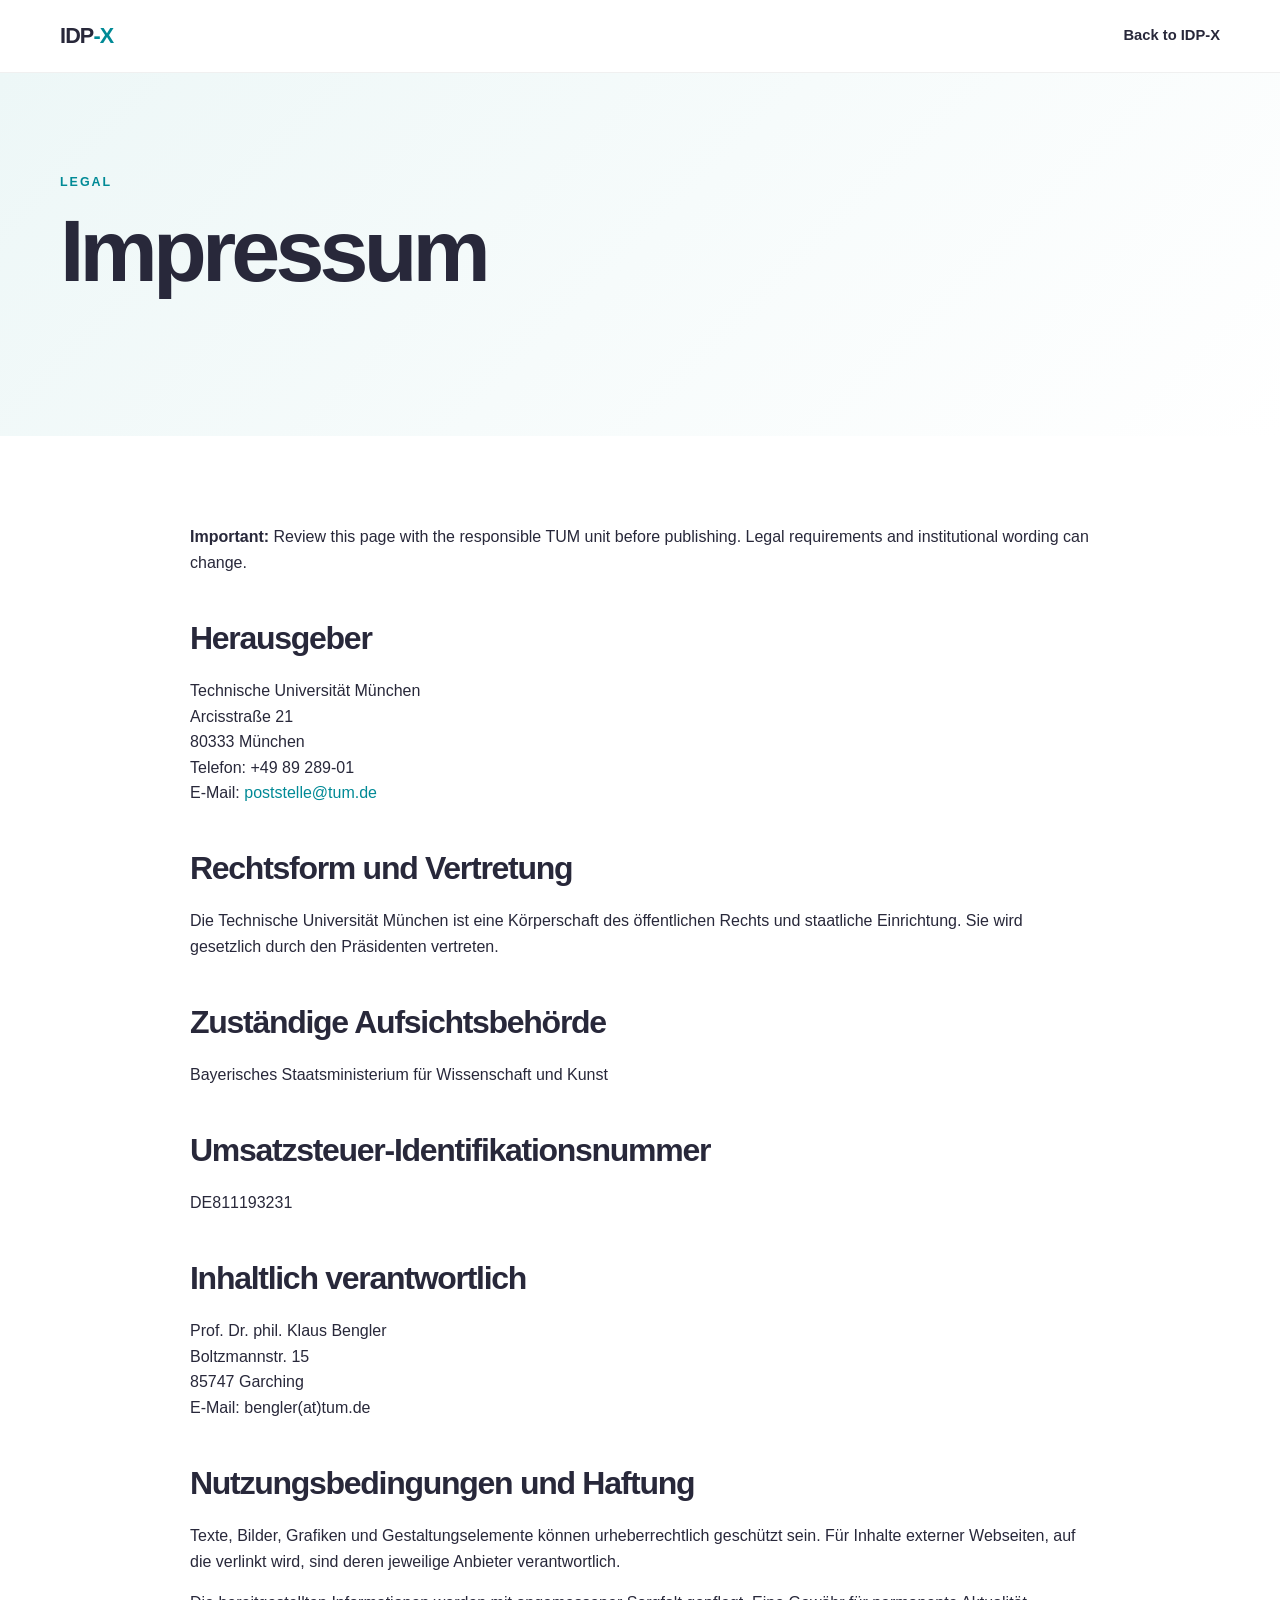
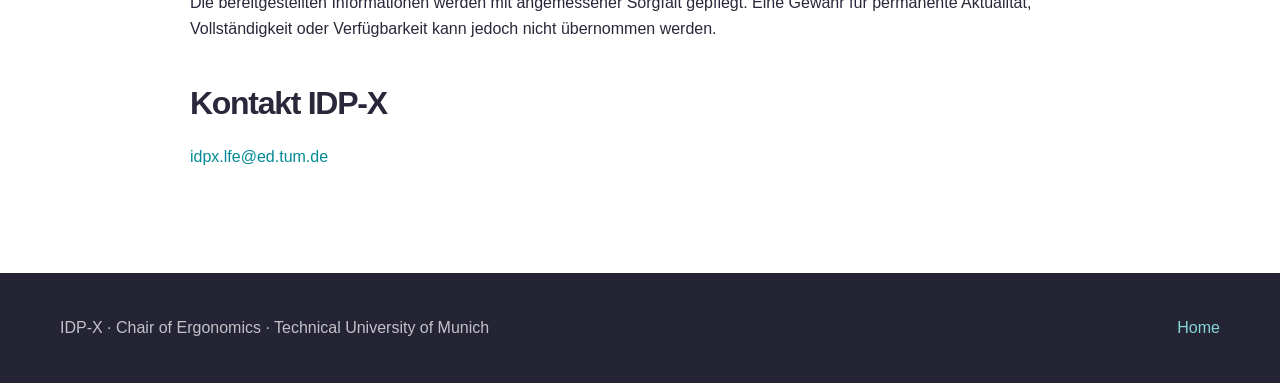
==== impressum/index.html @ d033194e "First version of the static website for IDPX" ====
<!doctype html>
<html lang="de">
<head>
  <meta charset="utf-8">
  <meta name="viewport" content="width=device-width, initial-scale=1">
  <meta name="robots" content="index,follow">
  <title>Impressum | IDP-X</title>
  <link rel="stylesheet" href="../assets/css/style.css">
</head>
<body>
  <header class="site-header">
    <div class="container nav-wrap">
      <a class="brand" href="../">IDP<span>-X</span></a>
      <nav class="site-nav" style="display:flex;">
        <a href="../">Back to IDP-X</a>
      </nav>
    </div>
  </header>

  <main>
    <section class="page-hero">
      <div class="container">
        <p class="eyebrow">Legal</p>
        <h1>Impressum</h1>
      </div>
    </section>

    <section class="section">
      <div class="container legal">
        <p><strong>Important:</strong> Review this page with the responsible TUM unit before publishing. Legal requirements and institutional wording can change.</p>

        <h2>Herausgeber</h2>
        <p>Technische Universität München<br>
        Arcisstraße 21<br>
        80333 München<br>
        Telefon: +49 89 289-01<br>
        E-Mail: <a href="mailto:poststelle@tum.de">poststelle@tum.de</a></p>

        <h2>Rechtsform und Vertretung</h2>
        <p>Die Technische Universität München ist eine Körperschaft des öffentlichen Rechts und staatliche Einrichtung. Sie wird gesetzlich durch den Präsidenten vertreten.</p>

        <h2>Zuständige Aufsichtsbehörde</h2>
        <p>Bayerisches Staatsministerium für Wissenschaft und Kunst</p>

        <h2>Umsatzsteuer-Identifikationsnummer</h2>
        <p>DE811193231</p>

        <h2>Inhaltlich verantwortlich</h2>
        <p>Prof. Dr. phil. Klaus Bengler<br>
        Boltzmannstr. 15<br>
        85747 Garching<br>
        E-Mail: bengler(at)tum.de</p>

        <h2>Nutzungsbedingungen und Haftung</h2>
        <p>Texte, Bilder, Grafiken und Gestaltungselemente können urheberrechtlich geschützt sein. Für Inhalte externer Webseiten, auf die verlinkt wird, sind deren jeweilige Anbieter verantwortlich.</p>
        <p>Die bereitgestellten Informationen werden mit angemessener Sorgfalt gepflegt. Eine Gewähr für permanente Aktualität, Vollständigkeit oder Verfügbarkeit kann jedoch nicht übernommen werden.</p>

        <h2>Kontakt IDP-X</h2>
        <p><a href="mailto:idpx.lfe@ed.tum.de">idpx.lfe@ed.tum.de</a></p>
      </div>
    </section>
  </main>

  <footer class="site-footer">
    <div class="container footer-grid">
      <p>IDP-X · Chair of Ergonomics · Technical University of Munich</p>
      <div class="footer-links"><a href="../">Home</a></div>
    </div>
  </footer>
</body>
</html>
---- assets/css/style.css ----
:root {
  --ink: #28283a;
  --muted: #666779;
  --teal: #008a96;
  --teal-dark: #006c76;
  --pink: #ff5c7c;
  --paper: #ffffff;
  --soft: #f5f7f8;
  --line: #e5e8eb;
  --max: 1160px;
  --shadow: 0 18px 50px rgba(35, 39, 54, .10);
}

* { box-sizing: border-box; }
html { scroll-behavior: smooth; }
body { margin: 0; color: var(--ink); background: var(--paper); font-family: Arial, Helvetica, sans-serif; line-height: 1.6; }
img { display: block; max-width: 100%; }
a { color: var(--teal); text-decoration: none; }
a:hover { color: var(--teal-dark); }

.container { width: min(calc(100% - 40px), var(--max)); margin: 0 auto; }
.section { padding: 88px 0; scroll-margin-top: 86px; }
.section-alt { background: var(--soft); }
.eyebrow { margin: 0 0 8px; color: var(--teal); font-size: .78rem; font-weight: 800; letter-spacing: .16em; text-transform: uppercase; }
h1, h2, h3 { line-height: 1.14; margin-top: 0; }
h1 { font-size: clamp(3rem, 8vw, 6.8rem); letter-spacing: -.055em; }
h2 { font-size: clamp(2.25rem, 5vw, 4.3rem); letter-spacing: -.04em; margin-bottom: 22px; }
h3 { font-size: 1.3rem; }
p { margin: 0 0 1rem; }
.lead { max-width: 820px; color: var(--muted); font-size: 1.12rem; }

.site-header { position: sticky; top: 0; z-index: 20; background: rgba(255,255,255,.94); backdrop-filter: blur(10px); border-bottom: 1px solid rgba(0,0,0,.06); }
.nav-wrap { min-height: 72px; display: flex; align-items: center; justify-content: space-between; gap: 24px; }
.brand { color: var(--ink); font-weight: 900; font-size: 1.35rem; letter-spacing: -.04em; }
.brand span { color: var(--teal); }
.site-nav { display: flex; align-items: center; gap: 24px; }
.site-nav a { color: var(--ink); font-size: .92rem; font-weight: 700; }
.site-nav a:hover { color: var(--teal); }
.nav-cta { padding: 9px 15px; border: 2px solid var(--teal); border-radius: 999px; color: var(--teal) !important; }
.nav-toggle { display: none; border: 0; background: transparent; color: var(--ink); font-size: 1.65rem; cursor: pointer; }

.hero { min-height: calc(100vh - 72px); display: grid; align-items: center; overflow: hidden; position: relative; background: linear-gradient(120deg, #fff 0%, #fff 58%, #edf7f7 58%, #edf7f7 100%); }
.hero::after { content: "X"; position: absolute; right: -3vw; bottom: -16vw; color: rgba(0,138,150,.08); font-size: min(54vw, 760px); font-weight: 900; line-height: .8; pointer-events: none; }
.hero-grid { display: grid; grid-template-columns: 1.25fr .75fr; align-items: center; gap: 48px; padding: 72px 0; position: relative; z-index: 1; }
.hero h1 { margin-bottom: 22px; }
.hero h1 span { color: var(--teal); }
.hero-tagline { max-width: 720px; font-size: clamp(1.25rem, 2.3vw, 2rem); font-weight: 800; line-height: 1.25; }
.hero-copy { max-width: 680px; color: var(--muted); font-size: 1.08rem; }
.hero-art { justify-self: center; width: min(100%, 420px); padding: 34px; border-radius: 50% 42% 48% 38%; background: #fff; box-shadow: var(--shadow); transform: rotate(2deg); }
.button-row { display: flex; flex-wrap: wrap; gap: 12px; margin-top: 28px; }
.button { display: inline-flex; align-items: center; justify-content: center; min-height: 46px; padding: 0 22px; border-radius: 999px; background: var(--teal); color: #fff; font-weight: 800; transition: .2s ease; }
.button:hover { background: var(--teal-dark); color: #fff; transform: translateY(-1px); }
.button-secondary { background: transparent; color: var(--ink); border: 2px solid var(--ink); }
.button-secondary:hover { background: var(--ink); color: #fff; }

.cards-3, .cards-4, .cards-2 { display: grid; gap: 26px; margin-top: 44px; }
.cards-3 { grid-template-columns: repeat(3, 1fr); }
.cards-4 { grid-template-columns: repeat(4, 1fr); }
.cards-2 { grid-template-columns: repeat(2, 1fr); }
.card { background: #fff; border: 1px solid var(--line); border-radius: 18px; padding: 26px; box-shadow: 0 10px 28px rgba(35,39,54,.05); }
.card img { width: 100%; height: 190px; object-fit: contain; margin-bottom: 24px; }
.card p { color: var(--muted); }

.approach-card { border-top: 5px solid var(--teal); }
.approach-card:nth-child(2) { border-top-color: var(--pink); }
.approach-card:nth-child(3) { border-top-color: #574fb1; }
.approach-card:nth-child(4) { border-top-color: #59bca8; }
.approach-card img { height: 150px; }

.course-layout { display: grid; grid-template-columns: 1.15fr .85fr; gap: 54px; align-items: start; }
.info-panel { background: var(--ink); color: #fff; border-radius: 22px; padding: 34px; box-shadow: var(--shadow); }
.info-panel h3 { color: #fff; }
.info-panel strong { color: #80d3d6; }
.timeline { padding: 0; margin: 18px 0 0; list-style: none; }
.timeline li { display: grid; grid-template-columns: 88px 1fr; gap: 12px; padding: 11px 0; border-bottom: 1px solid rgba(255,255,255,.14); }
.timeline li:last-child { border-bottom: 0; }
.timeline time { color: #80d3d6; font-weight: 800; }

.program-grid { display: grid; grid-template-columns: repeat(3, 1fr); gap: 22px; margin-top: 36px; }
.program { border-left: 4px solid var(--teal); background: #fff; padding: 22px; border-radius: 0 14px 14px 0; }
.program h3 { margin-bottom: 9px; }
.program small { display: block; color: var(--muted); margin-top: 10px; }

.apply-box { display: grid; grid-template-columns: 1fr auto; align-items: center; gap: 30px; background: var(--teal); color: #fff; padding: 46px; border-radius: 24px; }
.apply-box h2 { color: #fff; margin-bottom: 12px; }
.apply-box p { max-width: 760px; margin: 0; color: rgba(255,255,255,.9); }
.apply-box .button { background: #fff; color: var(--teal-dark); white-space: nowrap; }
.apply-box .button:hover { background: var(--ink); color: #fff; }

.team-grid { display: grid; grid-template-columns: repeat(3, 1fr); gap: 26px; margin-top: 40px; }
.person { overflow: hidden; padding: 0; }
.person img { width: 100%; height: 310px; object-fit: cover; object-position: top; margin: 0; }
.person-copy { padding: 24px; }
.person-copy p { font-size: .95rem; }

.projects-teaser { display: grid; grid-template-columns: 1fr auto; gap: 30px; align-items: center; }

.site-footer { background: #242435; color: #fff; padding: 42px 0; }
.footer-grid { display: flex; justify-content: space-between; gap: 30px; align-items: end; }
.site-footer a { color: #86d6d9; }
.site-footer p { margin: 0; color: rgba(255,255,255,.72); }
.footer-links { display: flex; gap: 18px; flex-wrap: wrap; }

.page-hero { padding: 100px 0 62px; background: linear-gradient(135deg, #edf7f7, #fff); }
.page-hero h1 { font-size: clamp(3rem, 7vw, 5.5rem); }
.project-section { padding: 64px 0; border-bottom: 1px solid var(--line); }
.project-section:last-child { border-bottom: 0; }
.project-section h2 { font-size: clamp(1.8rem, 4vw, 3rem); }
.project-card { padding: 24px; border: 1px solid var(--line); border-radius: 16px; background: #fff; }
.project-card p { color: var(--muted); }

.legal { max-width: 900px; }
.legal h2 { font-size: 2rem; margin-top: 44px; }
.legal h3 { margin-top: 28px; }
.legal li { margin-bottom: 8px; }

@media (max-width: 980px) {
  .hero-grid, .course-layout { grid-template-columns: 1fr; }
  .hero-art { width: min(70%, 420px); }
  .cards-4 { grid-template-columns: repeat(2, 1fr); }
  .cards-3, .program-grid, .team-grid { grid-template-columns: repeat(2, 1fr); }
  .apply-box, .projects-teaser { grid-template-columns: 1fr; }
  .apply-box .button { justify-self: start; }
}

@media (max-width: 760px) {
  .container { width: min(calc(100% - 28px), var(--max)); }
  .section { padding: 66px 0; }
  .nav-toggle { display: block; }
  .site-nav { display: none; position: absolute; left: 0; right: 0; top: 72px; flex-direction: column; align-items: stretch; padding: 18px 20px 24px; background: #fff; border-bottom: 1px solid var(--line); box-shadow: 0 12px 28px rgba(35,39,54,.08); }
  .site-nav.is-open { display: flex; }
  .site-nav a { padding: 7px 0; }
  .nav-cta { text-align: center; }
  .hero { min-height: auto; }
  .hero-grid { padding: 58px 0 70px; }
  .hero-art { width: min(88%, 360px); }
  .cards-3, .cards-4, .cards-2, .program-grid, .team-grid { grid-template-columns: 1fr; }
  .footer-grid { flex-direction: column; align-items: flex-start; }
  .timeline li { grid-template-columns: 74px 1fr; }
  .apply-box { padding: 32px 24px; }
}
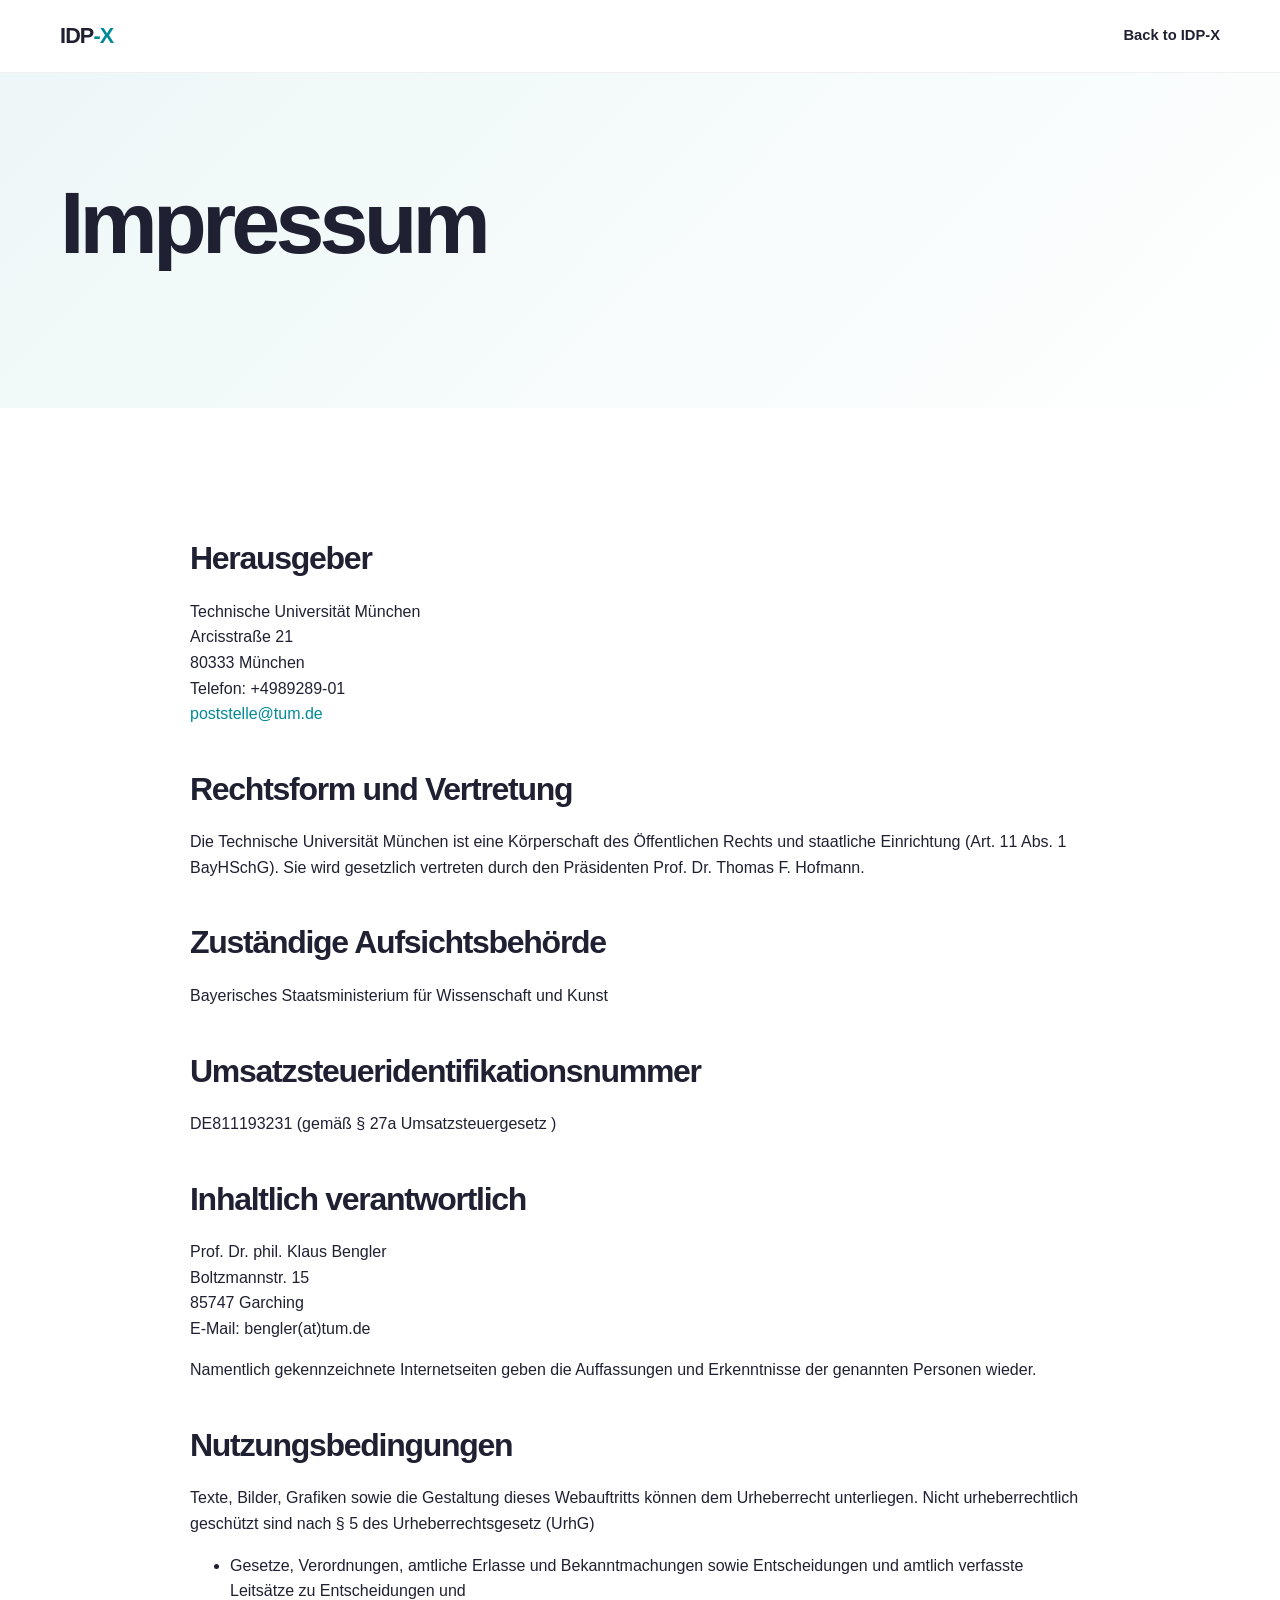
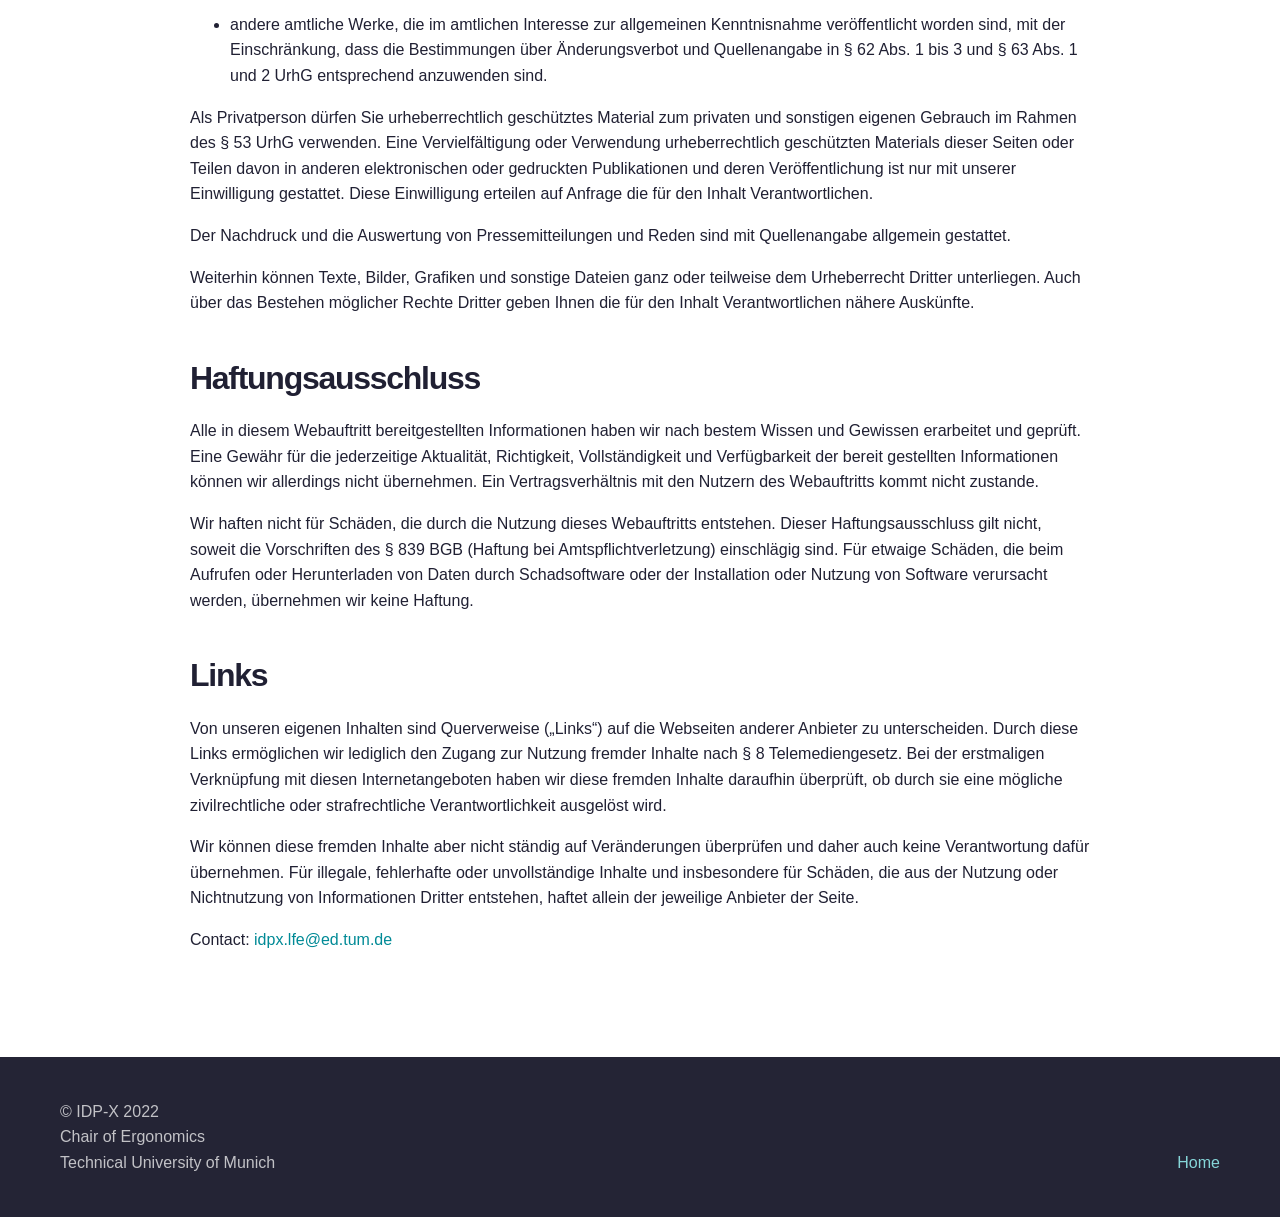
==== commit 46ec8017: "Improve project imagery and add complete Impressum" ====
--- a/impressum/index.html
+++ b/impressum/index.html
@@ -10,7 +10,7 @@
 <body>
   <header class="site-header">
     <div class="container nav-wrap">
-      <a class="brand" href="../">IDP<span>-X</span></a>
+      <a class="brand" href="../" aria-label="IDP-X home">IDP<span>-X</span></a>
       <nav class="site-nav" style="display:flex;">
         <a href="../">Back to IDP-X</a>
       </nav>
@@ -20,30 +20,27 @@
   <main>
     <section class="page-hero">
       <div class="container">
-        <p class="eyebrow">Legal</p>
         <h1>Impressum</h1>
       </div>
     </section>
 
     <section class="section">
       <div class="container legal">
-        <p><strong>Important:</strong> Review this page with the responsible TUM unit before publishing. Legal requirements and institutional wording can change.</p>
-
         <h2>Herausgeber</h2>
         <p>Technische Universität München<br>
         Arcisstraße 21<br>
         80333 München<br>
-        Telefon: +49 89 289-01<br>
-        E-Mail: <a href="mailto:poststelle@tum.de">poststelle@tum.de</a></p>
+        Telefon: +4989289-01<br>
+        <a href="mailto:poststelle@tum.de">poststelle@tum.de</a></p>
 
         <h2>Rechtsform und Vertretung</h2>
-        <p>Die Technische Universität München ist eine Körperschaft des öffentlichen Rechts und staatliche Einrichtung. Sie wird gesetzlich durch den Präsidenten vertreten.</p>
+        <p>Die Technische Universität München ist eine Körperschaft des Öffentlichen Rechts und staatliche Einrichtung (Art. 11 Abs. 1 BayHSchG). Sie wird gesetzlich vertreten durch den Präsidenten Prof. Dr. Thomas F. Hofmann.</p>
 
         <h2>Zuständige Aufsichtsbehörde</h2>
         <p>Bayerisches Staatsministerium für Wissenschaft und Kunst</p>
 
-        <h2>Umsatzsteuer-Identifikationsnummer</h2>
-        <p>DE811193231</p>
+        <h2>Umsatzsteuer­identifikations­nummer</h2>
+        <p>DE811193231 (gemäß § 27a Umsatzsteuergesetz )</p>
 
         <h2>Inhaltlich verantwortlich</h2>
         <p>Prof. Dr. phil. Klaus Bengler<br>
@@ -51,19 +48,37 @@
         85747 Garching<br>
         E-Mail: bengler(at)tum.de</p>
 
-        <h2>Nutzungsbedingungen und Haftung</h2>
-        <p>Texte, Bilder, Grafiken und Gestaltungselemente können urheberrechtlich geschützt sein. Für Inhalte externer Webseiten, auf die verlinkt wird, sind deren jeweilige Anbieter verantwortlich.</p>
-        <p>Die bereitgestellten Informationen werden mit angemessener Sorgfalt gepflegt. Eine Gewähr für permanente Aktualität, Vollständigkeit oder Verfügbarkeit kann jedoch nicht übernommen werden.</p>
+        <p>Namentlich gekennzeichnete Internetseiten geben die Auffassungen und Erkenntnisse der genannten Personen wieder.</p>
 
-        <h2>Kontakt IDP-X</h2>
-        <p><a href="mailto:idpx.lfe@ed.tum.de">idpx.lfe@ed.tum.de</a></p>
+        <h2>Nutzungsbedingungen</h2>
+        <p>Texte, Bilder, Grafiken sowie die Gestaltung dieses Webauftritts können dem Urheberrecht unterliegen. Nicht urheberrechtlich geschützt sind nach § 5 des Urheberrechtsgesetz (UrhG)</p>
+        <ul>
+          <li>Gesetze, Verordnungen, amtliche Erlasse und Bekanntmachungen sowie Entscheidungen und amtlich verfasste Leitsätze zu Entscheidungen und</li>
+          <li>andere amtliche Werke, die im amtlichen Interesse zur allgemeinen Kenntnisnahme veröffentlicht worden sind, mit der Einschränkung, dass die Bestimmungen über Änderungsverbot und Quellenangabe in § 62 Abs. 1 bis 3 und § 63 Abs. 1 und 2 UrhG entsprechend anzuwenden sind.</li>
+        </ul>
+        <p>Als Privatperson dürfen Sie urheberrechtlich geschütztes Material zum privaten und sonstigen eigenen Gebrauch im Rahmen des § 53 UrhG verwenden. Eine Vervielfältigung oder Verwendung urheberrechtlich geschützten Materials dieser Seiten oder Teilen davon in anderen elektronischen oder gedruckten Publikationen und deren Veröffentlichung ist nur mit unserer Einwilligung gestattet. Diese Einwilligung erteilen auf Anfrage die für den Inhalt Verantwortlichen.</p>
+        <p>Der Nachdruck und die Auswertung von Pressemitteilungen und Reden sind mit Quellenangabe allgemein gestattet.</p>
+        <p>Weiterhin können Texte, Bilder, Grafiken und sonstige Dateien ganz oder teilweise dem Urheberrecht Dritter unterliegen. Auch über das Bestehen möglicher Rechte Dritter geben Ihnen die für den Inhalt Verantwortlichen nähere Auskünfte.</p>
+
+        <h2>Haftungsausschluss</h2>
+        <p>Alle in diesem Webauftritt bereitgestellten Informationen haben wir nach bestem Wissen und Gewissen erarbeitet und geprüft. Eine Gewähr für die jederzeitige Aktualität, Richtigkeit, Vollständigkeit und Verfügbarkeit der bereit gestellten Informationen können wir allerdings nicht übernehmen. Ein Vertragsverhältnis mit den Nutzern des Webauftritts kommt nicht zustande.</p>
+        <p>Wir haften nicht für Schäden, die durch die Nutzung dieses Webauftritts entstehen. Dieser Haftungsausschluss gilt nicht, soweit die Vorschriften des § 839 BGB (Haftung bei Amtspflichtverletzung) einschlägig sind. Für etwaige Schäden, die beim Aufrufen oder Herunterladen von Daten durch Schadsoftware oder der Installation oder Nutzung von Software verursacht werden, übernehmen wir keine Haftung.</p>
+
+        <h2>Links</h2>
+        <p>Von unseren eigenen Inhalten sind Querverweise („Links“) auf die Webseiten anderer Anbieter zu unterscheiden. Durch diese Links ermöglichen wir lediglich den Zugang zur Nutzung fremder Inhalte nach § 8 Telemediengesetz. Bei der erstmaligen Verknüpfung mit diesen Internetangeboten haben wir diese fremden Inhalte daraufhin überprüft, ob durch sie eine mögliche zivilrechtliche oder strafrechtliche Verantwortlichkeit ausgelöst wird.</p>
+        <p>Wir können diese fremden Inhalte aber nicht ständig auf Veränderungen überprüfen und daher auch keine Verantwortung dafür übernehmen. Für illegale, fehlerhafte oder unvollständige Inhalte und insbesondere für Schäden, die aus der Nutzung oder Nichtnutzung von Informationen Dritter entstehen, haftet allein der jeweilige Anbieter der Seite.</p>
+
+        <p>Contact: <a href="mailto:idpx.lfe@ed.tum.de">idpx.lfe@ed.tum.de</a></p>
       </div>
     </section>
   </main>
 
   <footer class="site-footer">
     <div class="container footer-grid">
-      <p>IDP-X · Chair of Ergonomics · Technical University of Munich</p>
+      <div>
+        <p>© IDP-X 2022</p>
+        <p>Chair of Ergonomics<br>Technical University of Munich</p>
+      </div>
       <div class="footer-links"><a href="../">Home</a></div>
     </div>
   </footer>
--- a/assets/css/style.css
+++ b/assets/css/style.css
@@ -1,22 +1,26 @@
 :root {
-  --ink: #28283a;
-  --muted: #666779;
+  --ink: #202033;
+  --muted: #5f6374;
   --teal: #008a96;
   --teal-dark: #006c76;
   --pink: #ff5c7c;
   --paper: #ffffff;
-  --soft: #f5f7f8;
-  --line: #e5e8eb;
+  --soft: #f5f8f9;
+  --line: #dfe5e8;
+  --navy: #202033;
+  --violet: #6558c7;
+  --mint: #4ab9a4;
   --max: 1160px;
   --shadow: 0 18px 50px rgba(35, 39, 54, .10);
 }
 
 * { box-sizing: border-box; }
 html { scroll-behavior: smooth; }
-body { margin: 0; color: var(--ink); background: var(--paper); font-family: Arial, Helvetica, sans-serif; line-height: 1.6; }
+body { margin: 0; color: var(--ink); background: var(--paper); font-family: Inter, Aptos, "Segoe UI", Arial, Helvetica, sans-serif; line-height: 1.6; -webkit-font-smoothing: antialiased; }
 img { display: block; max-width: 100%; }
 a { color: var(--teal); text-decoration: none; }
 a:hover { color: var(--teal-dark); }
+a:focus-visible, button:focus-visible { outline: 3px solid rgba(0,138,150,.35); outline-offset: 4px; }
 
 .container { width: min(calc(100% - 40px), var(--max)); margin: 0 auto; }
 .section { padding: 88px 0; scroll-margin-top: 86px; }
@@ -36,6 +40,7 @@
 .site-nav { display: flex; align-items: center; gap: 24px; }
 .site-nav a { color: var(--ink); font-size: .92rem; font-weight: 700; }
 .site-nav a:hover { color: var(--teal); }
+.site-nav a[aria-current="page"] { color: var(--teal); }
 .nav-cta { padding: 9px 15px; border: 2px solid var(--teal); border-radius: 999px; color: var(--teal) !important; }
 .nav-toggle { display: none; border: 0; background: transparent; color: var(--ink); font-size: 1.65rem; cursor: pointer; }
 
@@ -57,7 +62,8 @@
 .cards-3 { grid-template-columns: repeat(3, 1fr); }
 .cards-4 { grid-template-columns: repeat(4, 1fr); }
 .cards-2 { grid-template-columns: repeat(2, 1fr); }
-.card { background: #fff; border: 1px solid var(--line); border-radius: 18px; padding: 26px; box-shadow: 0 10px 28px rgba(35,39,54,.05); }
+.card { background: #fff; border: 1px solid var(--line); border-radius: 18px; padding: 26px; box-shadow: 0 10px 28px rgba(35,39,54,.05); transition: transform .2s ease, box-shadow .2s ease; }
+.card:hover { transform: translateY(-3px); box-shadow: 0 18px 40px rgba(35,39,54,.09); }
 .card img { width: 100%; height: 190px; object-fit: contain; margin-bottom: 24px; }
 .card p { color: var(--muted); }
 
@@ -93,13 +99,17 @@
 .person-copy { padding: 24px; }
 .person-copy p { font-size: .95rem; }
 
-.projects-teaser { display: grid; grid-template-columns: 1fr auto; gap: 30px; align-items: center; }
+.projects-teaser { display: grid; grid-template-columns: minmax(0, .88fr) minmax(420px, 1.12fr); gap: 64px; align-items: center; }
+.projects-teaser-gallery { display: grid; grid-template-columns: 1fr 1.12fr 1fr; gap: 12px; align-items: center; min-height: 390px; }
+.projects-teaser-gallery img { width: 100%; height: 300px; object-fit: cover; border-radius: 22px; box-shadow: var(--shadow); }
+.projects-teaser-gallery img:nth-child(2) { height: 380px; }
 
 .site-footer { background: #242435; color: #fff; padding: 42px 0; }
 .footer-grid { display: flex; justify-content: space-between; gap: 30px; align-items: end; }
 .site-footer a { color: #86d6d9; }
 .site-footer p { margin: 0; color: rgba(255,255,255,.72); }
 .footer-links { display: flex; gap: 18px; flex-wrap: wrap; }
+.footer-legal { font-size: .72rem; opacity: .72; }
 
 .page-hero { padding: 100px 0 62px; background: linear-gradient(135deg, #edf7f7, #fff); }
 .page-hero h1 { font-size: clamp(3rem, 7vw, 5.5rem); }
@@ -109,6 +119,83 @@
 .project-card { padding: 24px; border: 1px solid var(--line); border-radius: 16px; background: #fff; }
 .project-card p { color: var(--muted); }
 
+/* Previous projects archive */
+.archive-page { background: #fff; }
+.archive-hero { position: relative; overflow: hidden; color: #fff; background: radial-gradient(circle at 78% 10%, rgba(255,92,124,.28), transparent 25%), radial-gradient(circle at 92% 88%, rgba(0,138,150,.48), transparent 34%), var(--navy); }
+.archive-hero::after { content: ""; position: absolute; inset: 0; opacity: .18; pointer-events: none; background-image: linear-gradient(rgba(255,255,255,.07) 1px, transparent 1px), linear-gradient(90deg, rgba(255,255,255,.07) 1px, transparent 1px); background-size: 56px 56px; mask-image: linear-gradient(to right, transparent 5%, #000 55%, #000); }
+.archive-hero-grid { position: relative; z-index: 1; min-height: 560px; display: grid; grid-template-columns: minmax(0, 1.35fr) minmax(260px, .65fr); gap: 70px; align-items: end; padding: 110px 0 82px; }
+.archive-hero .eyebrow { color: #87e0e3; }
+.archive-hero h1 { max-width: 850px; margin-bottom: 26px; color: #fff; font-size: clamp(3.6rem, 8vw, 7.4rem); }
+.archive-intro { max-width: 780px; margin: 0; color: rgba(255,255,255,.78); font-size: clamp(1.16rem, 2.2vw, 1.5rem); line-height: 1.5; }
+.archive-hero-note { position: relative; min-height: 250px; display: flex; align-items: end; padding: 34px; border: 1px solid rgba(255,255,255,.2); border-radius: 28px; background: rgba(255,255,255,.08); backdrop-filter: blur(12px); }
+.archive-hero-note p { position: relative; z-index: 1; max-width: 290px; margin: 0; color: rgba(255,255,255,.84); font-weight: 700; }
+.archive-hero-x { position: absolute; top: -40px; right: 12px; color: rgba(255,255,255,.13); font-size: 12rem; font-weight: 900; line-height: 1; }
+
+.semester-nav { position: sticky; top: 72px; z-index: 15; overflow-x: auto; background: rgba(255,255,255,.94); border-bottom: 1px solid var(--line); backdrop-filter: blur(14px); }
+.semester-nav-inner { min-height: 66px; display: flex; align-items: center; gap: 12px; white-space: nowrap; }
+.semester-nav-inner > span { margin-right: auto; color: var(--muted); font-size: .78rem; font-weight: 800; letter-spacing: .12em; text-transform: uppercase; }
+.semester-nav a { min-width: 64px; padding: 8px 13px; border: 1px solid var(--line); border-radius: 999px; color: var(--ink); font-size: .84rem; font-weight: 850; text-align: center; transition: background .2s ease, border-color .2s ease, color .2s ease; }
+.semester-nav a:hover { color: #fff; background: var(--teal); border-color: var(--teal); }
+
+.semester-section { padding: 104px 0 116px; scroll-margin-top: 132px; border-bottom: 1px solid var(--line); }
+.semester-section-alt { background: var(--soft); }
+.semester-section-current { background: linear-gradient(135deg, #edfafa 0%, #fff 62%); }
+.semester-heading { display: grid; grid-template-columns: 148px minmax(0, 1fr); gap: 40px; align-items: start; margin-bottom: 54px; padding-bottom: 42px; border-bottom: 1px solid var(--line); }
+.semester-heading h2 { max-width: 900px; margin-bottom: 14px; font-size: clamp(2.3rem, 5vw, 4.7rem); }
+.semester-code { display: grid; place-items: center; aspect-ratio: 1; border-radius: 26px; color: #fff; background: var(--teal); box-shadow: 0 18px 36px rgba(0,138,150,.18); font-size: 1.35rem; font-weight: 900; letter-spacing: -.03em; }
+.semester-question { max-width: 820px; margin: 0; color: var(--muted); font-size: 1.18rem; }
+
+.archive-status { display: grid; grid-template-columns: auto minmax(0, 1fr); gap: 28px; align-items: center; max-width: 900px; padding: 36px; border-radius: 26px; color: #fff; background: var(--navy); box-shadow: var(--shadow); }
+.archive-status .eyebrow { color: #8de2e5; }
+.archive-status h3 { margin-bottom: 8px; font-size: clamp(1.45rem, 3vw, 2rem); }
+.archive-status p { margin-bottom: 0; color: rgba(255,255,255,.72); }
+.archive-status-mark { display: grid; place-items: center; width: 74px; height: 74px; border-radius: 22px; color: var(--navy); background: #8de2e5; font-size: 2rem; font-weight: 900; }
+
+.project-grid { display: grid; grid-template-columns: repeat(2, minmax(0, 1fr)); gap: 30px; }
+.project-grid-text { gap: 22px; }
+.archive-page .project-card { min-width: 0; overflow: hidden; padding: 0; border: 1px solid var(--line); border-radius: 26px; background: #fff; box-shadow: 0 12px 34px rgba(32,32,51,.07); transition: transform .22s ease, box-shadow .22s ease; }
+.archive-page .project-card:hover { transform: translateY(-4px); box-shadow: 0 22px 50px rgba(32,32,51,.12); }
+.project-content { padding: 32px; }
+.project-content h3 { margin-bottom: 14px; font-size: clamp(1.55rem, 3vw, 2.15rem); letter-spacing: -.025em; }
+.project-content > p:not(.project-kicker):not(.project-members) { color: var(--muted); }
+.project-kicker { margin-bottom: 8px; color: var(--teal) !important; font-size: .76rem; font-weight: 850; letter-spacing: .13em; text-transform: uppercase; }
+.project-members { margin: 24px 0 0; padding-top: 18px; border-top: 1px solid var(--line); color: var(--muted); font-size: .9rem; }
+.project-members strong { color: var(--ink); }
+.project-media { margin: 0; overflow: hidden; background: #e9eff0; }
+.project-media img { width: 100%; height: 100%; object-fit: cover; }
+.project-media-contain { background: #f1f4f6; }
+.project-media-contain img { object-fit: contain; padding: 18px; }
+.project-media-tate img { object-position: center 30%; }
+.project-media-dark { background: #313948; }
+.project-media-single { height: 330px; }
+.project-media-feature { height: 100%; min-height: 430px; }
+.project-media-portrait-pair { display: grid; grid-template-columns: repeat(2, minmax(0, 1fr)); height: 360px; }
+.project-media-duo { display: grid; grid-template-columns: repeat(2, minmax(0, 1fr)); height: 100%; min-height: 430px; }
+.project-card-feature { grid-column: 1 / -1; display: grid; grid-template-columns: minmax(0, 1.15fr) minmax(320px, .85fr); }
+.project-card-feature .project-content { align-self: center; padding: 46px; }
+
+.project-card-text { display: grid; grid-template-columns: 76px minmax(0, 1fr); gap: 24px; align-items: start; padding: 30px !important; }
+.project-card-text .project-content { padding: 0; }
+.project-card-text .project-content h3 { font-size: 1.55rem; }
+.project-card-text .project-members { margin-top: 20px; }
+.project-mark { display: grid; place-items: center; width: 76px; height: 76px; border-radius: 22px; color: #fff; background: var(--teal); font-size: 1.35rem; font-weight: 900; letter-spacing: -.04em; }
+.project-mark-pink { background: var(--pink); }
+.project-mark-violet { background: var(--violet); }
+.project-mark-mint { background: var(--mint); }
+.project-mark-orange { background: #e78045; }
+.project-mark-blue { background: #3979c6; }
+.project-card-accent { min-height: 300px; background: linear-gradient(135deg, #fff 0%, #f7f3ff 100%) !important; }
+
+.archive-cta { padding: 86px 0; color: #fff; background: var(--teal-dark); }
+.archive-cta-inner { display: flex; justify-content: space-between; gap: 40px; align-items: center; }
+.archive-cta .eyebrow { color: #b7f1f2; }
+.archive-cta h2 { max-width: 680px; margin: 0; color: #fff; }
+.archive-cta .button-row { margin: 0; }
+.button-light { color: var(--teal-dark); background: #fff; }
+.button-light:hover { color: #fff; background: var(--navy); }
+.button-outline-light { color: #fff; background: transparent; border: 2px solid rgba(255,255,255,.72); }
+.button-outline-light:hover { color: var(--navy); background: #fff; }
+
 .legal { max-width: 900px; }
 .legal h2 { font-size: 2rem; margin-top: 44px; }
 .legal h3 { margin-top: 28px; }
@@ -121,6 +208,11 @@
   .cards-3, .program-grid, .team-grid { grid-template-columns: repeat(2, 1fr); }
   .apply-box, .projects-teaser { grid-template-columns: 1fr; }
   .apply-box .button { justify-self: start; }
+  .archive-hero-grid { grid-template-columns: 1fr; gap: 42px; align-items: start; }
+  .archive-hero-note { min-height: 190px; max-width: 520px; }
+  .project-card-feature { grid-template-columns: 1fr; }
+  .project-card-feature .project-media { min-height: 360px; }
+  .archive-cta-inner { align-items: flex-start; flex-direction: column; }
 }
 
 @media (max-width: 760px) {
@@ -138,4 +230,40 @@
   .footer-grid { flex-direction: column; align-items: flex-start; }
   .timeline li { grid-template-columns: 74px 1fr; }
   .apply-box { padding: 32px 24px; }
-}
+  .projects-teaser { gap: 38px; }
+  .projects-teaser-gallery { grid-template-columns: repeat(3, 1fr); min-height: 0; }
+  .projects-teaser-gallery img, .projects-teaser-gallery img:nth-child(2) { height: 220px; border-radius: 16px; }
+  .archive-hero-grid { min-height: auto; padding: 76px 0 62px; }
+  .archive-hero h1 { font-size: clamp(3.2rem, 16vw, 5.5rem); }
+  .archive-hero-note { padding: 26px; }
+  .semester-nav { top: 72px; }
+  .semester-nav-inner { width: max-content; min-width: calc(100% - 28px); padding-right: 14px; }
+  .semester-nav-inner > span { display: none; }
+  .semester-section { padding: 72px 0 80px; }
+  .semester-heading { grid-template-columns: 82px minmax(0, 1fr); gap: 20px; margin-bottom: 38px; padding-bottom: 30px; }
+  .semester-code { border-radius: 19px; font-size: .98rem; }
+  .project-grid { grid-template-columns: 1fr; }
+  .project-card-feature { grid-column: auto; }
+  .project-card-feature .project-content, .project-content { padding: 28px; }
+  .project-media-single { height: 280px; }
+  .project-media-portrait-pair { height: 300px; }
+  .project-media-duo, .project-card-feature .project-media { min-height: 0; height: 310px; }
+  .project-card-text { grid-template-columns: 58px minmax(0, 1fr); gap: 18px; padding: 24px !important; }
+  .project-mark { width: 58px; height: 58px; border-radius: 17px; font-size: 1rem; }
+  .archive-status { grid-template-columns: 1fr; padding: 28px; }
+  .archive-status-mark { width: 60px; height: 60px; }
+}
+
+@media (max-width: 440px) {
+  .semester-heading { grid-template-columns: 1fr; }
+  .semester-code { width: 74px; }
+  .project-media-duo { grid-template-columns: 1fr 1fr; height: 260px; }
+  .archive-cta .button-row { width: 100%; }
+  .archive-cta .button { width: 100%; }
+  .projects-teaser-gallery img, .projects-teaser-gallery img:nth-child(2) { height: 160px; }
+}
+
+@media (prefers-reduced-motion: reduce) {
+  html { scroll-behavior: auto; }
+  *, *::before, *::after { transition-duration: .01ms !important; animation-duration: .01ms !important; animation-iteration-count: 1 !important; }
+}
